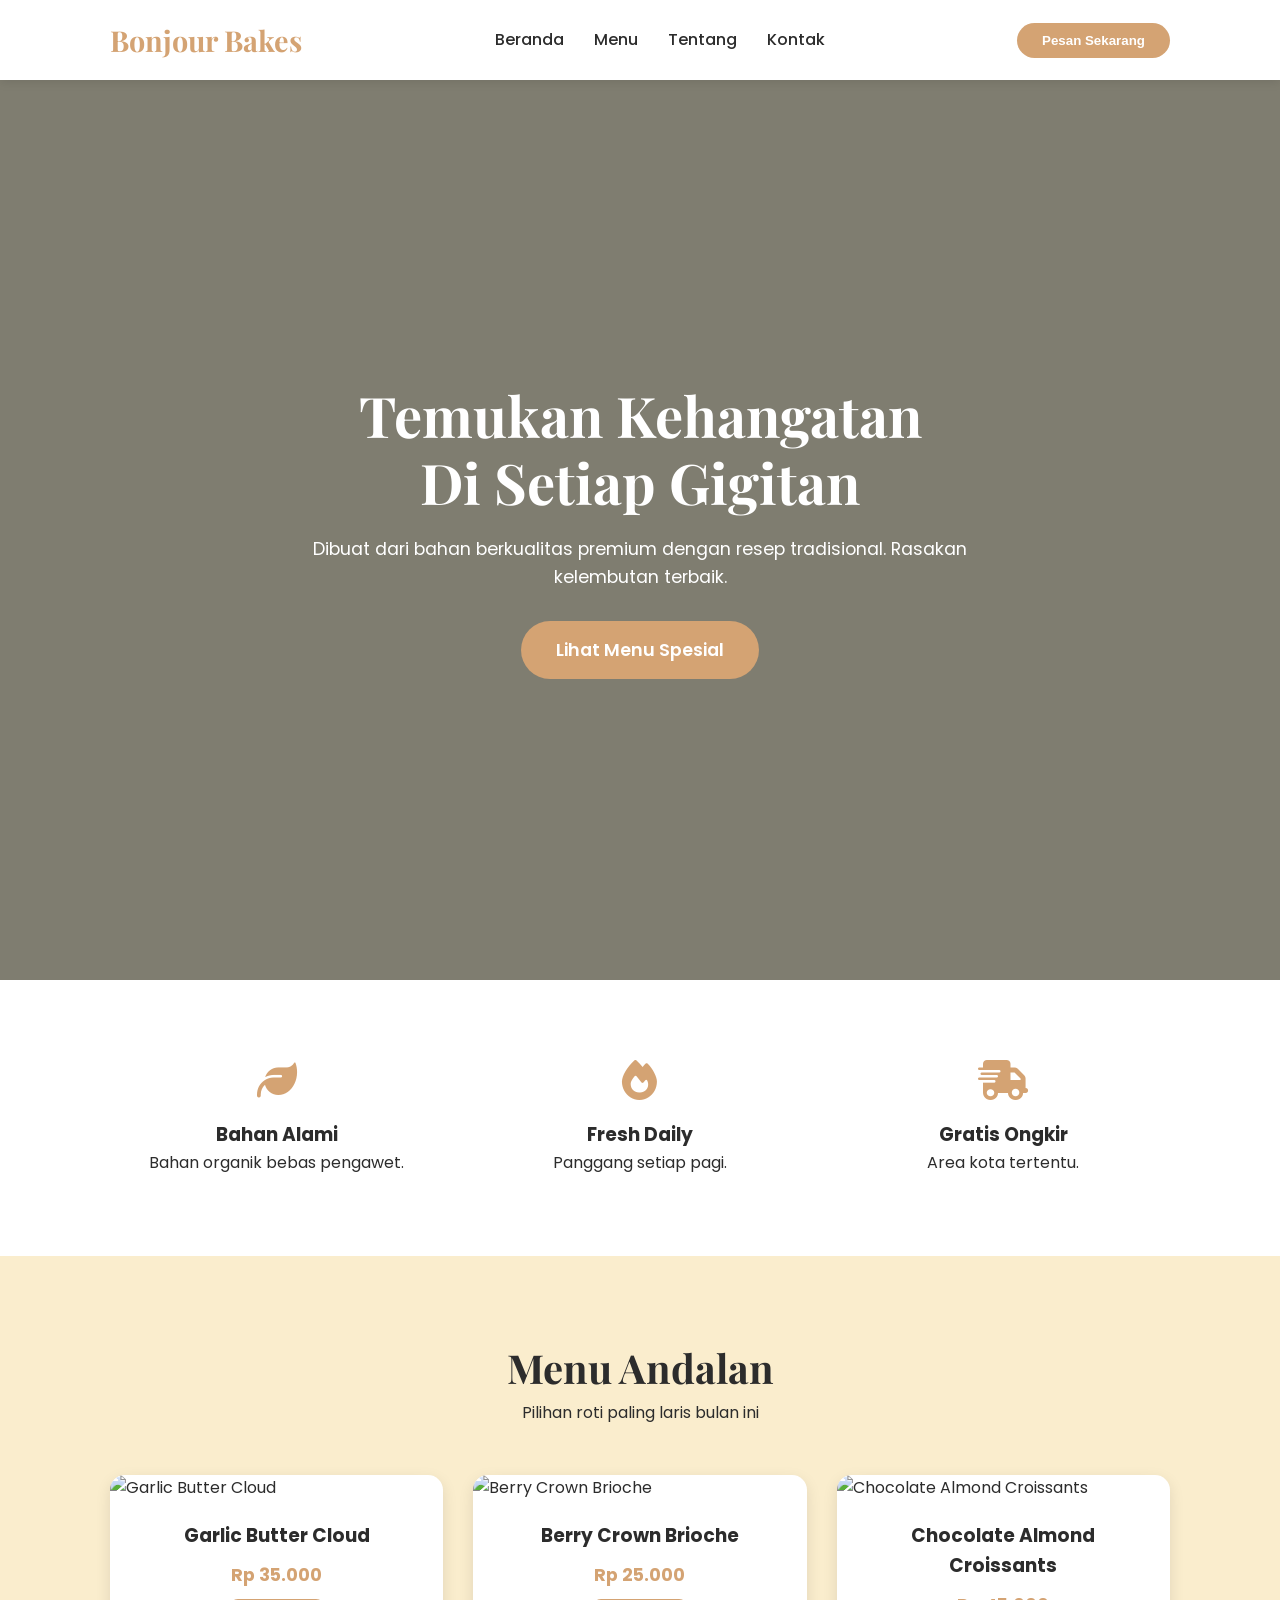
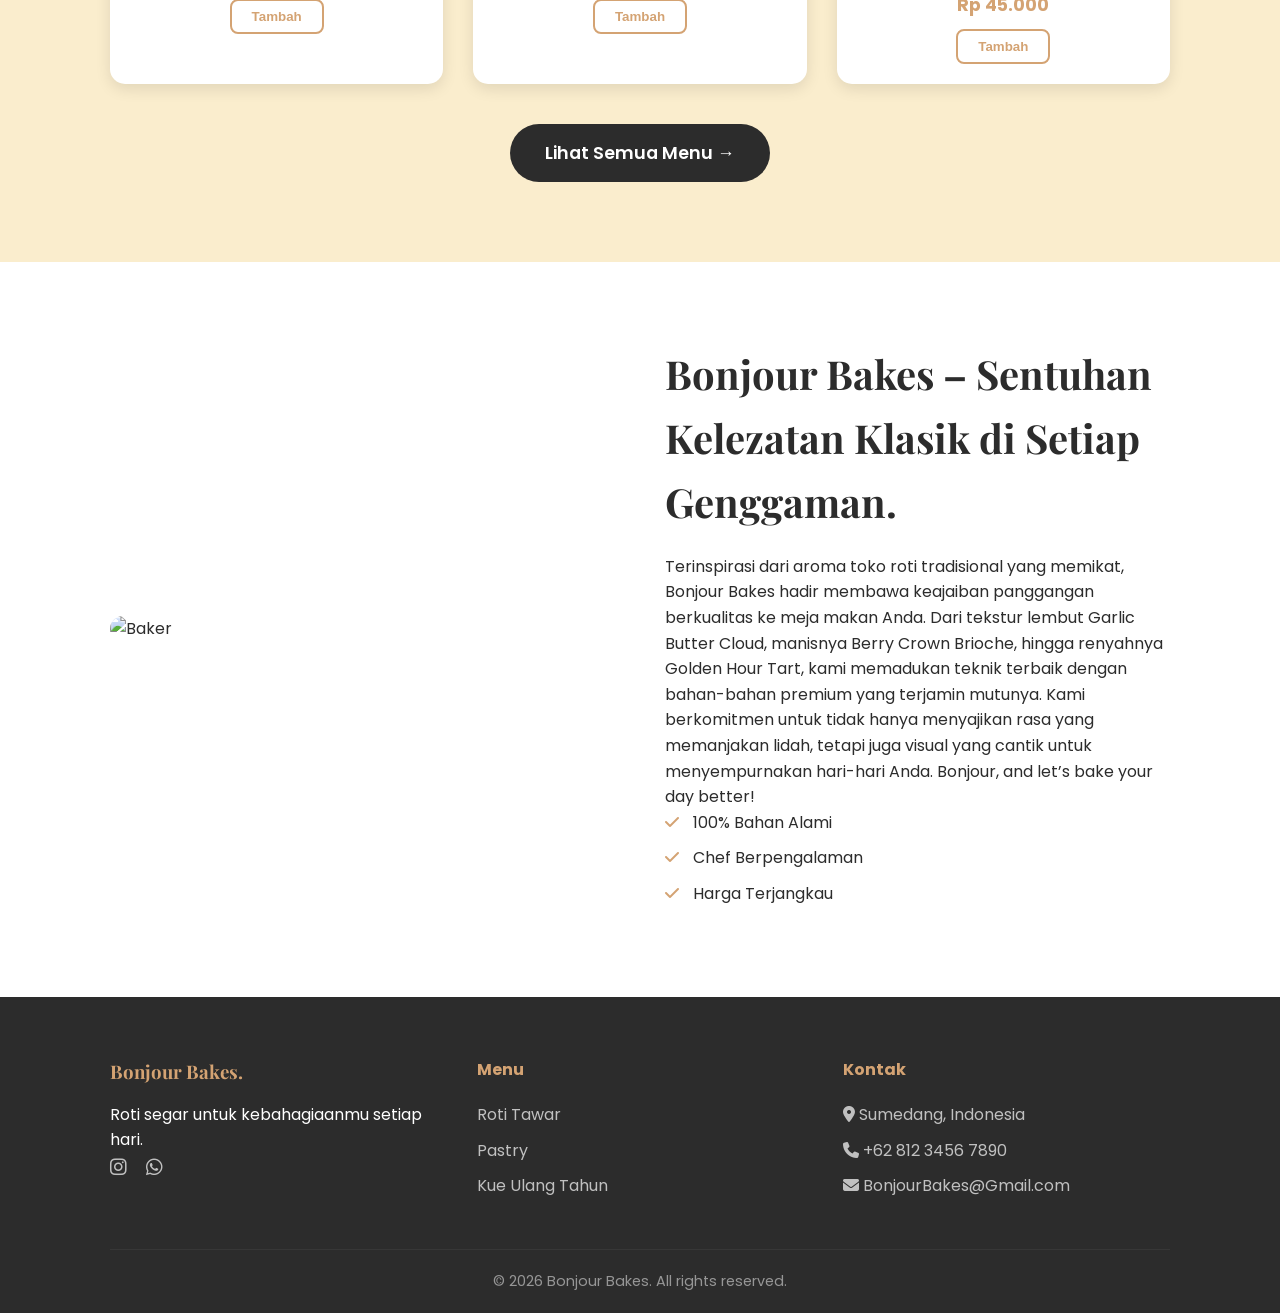
==== index.html @ 2578c5ae "Add files via upload" ====
<!DOCTYPE html>
<html lang="id">
<head>
    <meta charset="UTF-8">
    <meta name="viewport" content="width=device-width, initial-scale=1.0">
    <title>Bonjour Bakes - Tempat Pulang Untuk Rasa Manis</title>
    <link rel="stylesheet" href="https://cdnjs.cloudflare.com/ajax/libs/font-awesome/6.4.0/css/all.min.css">
    <link href="https://fonts.googleapis.com/css2?family=Poppins:wght@300;400;600;700&family=Playfair+Display:wght@400;700&display=swap" rel="stylesheet">
    <link rel="stylesheet" href="style.css">
</head>
<body>

    <!-- NAVIGASI -->
    <header id="header">
        <div class="container">
            <nav class="navbar">
                <div class="logo">
                    <a href="index.html">Bonjour Bakes<span></span></a>
                </div>
                <ul class="nav-menu">
                    <li><a href="#home" class="nav-link">Beranda</a></li>
                    <li><a href="#menu" class="nav-link">Menu</a></li>
                    <li><a href="#about" class="nav-link">Tentang</a></li>
                    <li><a href="#contact" class="nav-link">Kontak</a></li>
                </ul>
            
<div class="nav-right">
    <button onclick="processOrder()" class="btn-order" style="border:none; cursor:pointer;">Pesan Sekarang</button>
    <div class="hamburger">...</div>
</div>
            </nav>
        </div>
    </header>

    <!-- HERO SECTION -->
    <section class="hero" id="home">
        <div class="hero-content">
            <h1>Temukan Kehangatan<br>Di Setiap Gigitan</h1>
            <p>Dibuat dari bahan berkualitas premium dengan resep tradisional. Rasakan kelembutan terbaik.</p>
            <a href="#menu" class="btn-hero">Lihat Menu Spesial</a>
        </div>
    </section>

    <!-- FEATURES -->
    <section class="features">
        <div class="container">
            <div class="features-grid">
                <div class="feature-card">
                    <i class="fas fa-leaf"></i>
                    <h3>Bahan Alami</h3>
                    <p>Bahan organik bebas pengawet.</p>
                </div>
                <div class="feature-card">
                    <i class="fas fa-fire"></i>
                    <h3>Fresh Daily</h3>
                    <p>Panggang setiap pagi.</p>
                </div>
                <div class="feature-card">
                    <i class="fas fa-shipping-fast"></i>
                    <h3>Gratis Ongkir</h3>
                    <p>Area kota tertentu.</p>
                </div>
            </div>
        </div>
    </section>

    <!-- MENU ANDALAN (BEST SELLERS) -->
    <section class="menu-section">
        <div class="container">
            <div class="section-title">
                <h2>Menu Andalan</h2>
                <p>Pilihan roti paling laris bulan ini</p>
            </div>
            <div class="menu-grid">
                <!-- Item 1 -->
                <div class="menu-item">
                    <img src="assets/Garlic Butter Cloud.jpg" alt="Garlic Butter Cloud">
                    <div class="menu-info">
                        <h3>Garlic Butter Cloud</h3>
                        <span class="price">Rp 35.000</span>
                        <button class="btn-add" onclick="addToCart('Garlic Butter Cloud', 35000)">Tambah</button>
                    </div>
                </div>
                <!-- Item 2 -->
                <div class="menu-item">
                    <img src="assets/Berry Crown Brioche.jpg" alt="Berry Crown Brioche">
                    <div class="menu-info">
                        <h3>Berry Crown Brioche</h3>
                        <span class="price">Rp 25.000</span>
                        <button class="btn-add" onclick="addToCart('Berry Crown Brioche', 25000)">Tambah</button>
                    </div>
                </div>
                <!-- Item 3 -->
                <div class="menu-item">
                    <img src="assets/Chocolate Almond Croissants.jpg" alt="Chocolate Almond Croissants">
                    <div class="menu-info">
                        <h3>Chocolate Almond Croissants</h3>
                        <span class="price">Rp 45.000</span>
                        <button class="btn-add" onclick="addToCart('Chocolate Almond Croissants', 45000)">Tambah</button>
                    </div>
                </div>
            </div>
            <div style="text-align: center; margin-top: 40px;">
                <a href="menu.html" class="btn-hero" style="background: var(--dark);">Lihat Semua Menu &rarr;</a>
            </div>
        </div>
    </section>

    <!-- ABOUT -->
    <section class="about" id="about">
        <div class="container">
            <div class="about-grid">
                <div class="about-img">
                    <img src="assets/The Baker's Embrace - AI Generated.jpg" alt="Baker">
                </div>
                <div class="about-content">
                    <h2>Bonjour Bakes – Sentuhan Kelezatan Klasik di Setiap Genggaman.</h2>
                    <p>Terinspirasi dari aroma toko roti tradisional yang memikat,
                         Bonjour Bakes hadir membawa keajaiban panggangan berkualitas ke meja makan Anda.
                          Dari tekstur lembut Garlic Butter Cloud, manisnya Berry Crown Brioche, hingga renyahnya Golden Hour Tart, 
                          kami memadukan teknik terbaik dengan bahan-bahan premium yang terjamin mutunya. Kami berkomitmen untuk tidak hanya menyajikan rasa yang memanjakan lidah, tetapi juga visual yang cantik untuk menyempurnakan hari-hari Anda. Bonjour, and let’s bake your day better!</p>
                    <ul>
                        <li><i class="fas fa-check"></i> 100% Bahan Alami</li>
                        <li><i class="fas fa-check"></i> Chef Berpengalaman</li>
                        <li><i class="fas fa-check"></i> Harga Terjangkau</li>
                    </ul>
                </div>
            </div>
        </div>
    </section>

    <!-- FOOTER -->
    <footer id="contact">
        <div class="container">
            <div class="footer-grid">
                <div class="footer-col">
                    <h3>Bonjour Bakes.</h3>
                    <p>Roti segar untuk kebahagiaanmu setiap hari.</p>
                    <div class="social-links">
                        <a href="https://www.instagram.com/bonjourbakes.journal?igsh=bWpzNGphaXZuY3d6"><i class="fab fa-instagram"></i></a>
                        <a href="https://wa.me/qr/K4376BWZHBKWC1"><i class="fab fa-whatsapp"></i></a>
                    </div>
                </div>
                <div class="footer-col">
                    <h4>Menu</h4>
                    <ul>
                        <li><a href="#menu">Roti Tawar</a></li>
                        <li><a href="#menu">Pastry</a></li>
                        <li><a href="#menu">Kue Ulang Tahun</a></li>
                    </ul>
                </div>
                <div class="footer-col">
                    <h4>Kontak</h4>
                    <ul>
                        <li><i class="fas fa-map-marker-alt"></i> Sumedang, Indonesia</li>
                        <li><i class="fas fa-phone"></i> +62 812 3456 7890</li>
                        <li><i class="fas fa-envelope"></i> BonjourBakes@Gmail.com</li>
                    </ul>
                </div>
            </div>
            <div class="copyright">
                <p>&copy; 2026 Bonjour Bakes. All rights reserved.</p>
            </div>
        </div>
    </footer>

    <script src="js/script.js"></script>
</body>
</html>
---- style.css ----
/* === VARIABLES === */
:root {
    --primary: #d4a373;
    --primary-dark: #bc8a5e;
    --secondary: #faedcd;
    --dark: #2c2c2c;
    --light: #fefae0;
    --white: #ffffff;
    --gray: #666;
}

/* === RESET === */
* {
    margin: 0;
    padding: 0;
    box-sizing: border-box;
}

html { scroll-behavior: smooth; }

body {
    font-family: 'Poppins', sans-serif;
    color: var(--dark);
    background: var(--light);
    line-height: 1.6;
}

a { text-decoration: none; color: inherit; }
ul { list-style: none; }
img { max-width: 100%; }

.container {
    max-width: 1100px;
    margin: 0 auto;
    padding: 0 20px;
}

/* === HEADER === */
header {
    background: var(--white);
    box-shadow: 0 2px 10px rgba(0,0,0,0.1);
    position: fixed;
    width: 100%;
    top: 0;
    z-index: 1000;
}

.navbar {
    display: flex;
    justify-content: space-between;
    align-items: center;
    height: 80px;
}

.logo a {
    font-family: 'Playfair Display', serif;
    font-size: 1.8rem;
    font-weight: 700;
    color: var(--primary);
}

.logo span { color: var(--dark); }

.nav-menu {
    display: flex;
    gap: 30px;
    align-items: center;
}

.nav-link {
    font-weight: 500;
    transition: all 0.3s;
}

.nav-link:hover { color: var(--primary); }

.btn-order {
    background: var(--primary);
    color: var(--white);
    padding: 10px 25px;
    border-radius: 30px;
    font-weight: 600;
    transition: all 0.3s;
}

.btn-order:hover {
    background: var(--primary-dark);
    transform: translateY(-2px);
}

.hamburger {
    display: none;
    cursor: pointer;
}

.bar {
    display: block;
    width: 25px;
    height: 3px;
    margin: 5px auto;
    background: var(--dark);
}

/* === HERO === */
.hero {
    height: 100vh;
    background: linear-gradient(rgba(0,0,0,0.5), rgba(0,0,0,0.5)),
                url('assets/house.png');
    background-size: cover;
    background-position: center;
    display: flex;
    align-items: center;
    justify-content: center;
    text-align: center;
    margin-top: 80px;
}

.hero-content {
    color: var(--white);
    max-width: 700px;
    padding: 20px;
}

.hero h1 {
    font-family: 'Playfair Display', serif;
    font-size: 3.5rem;
    margin-bottom: 20px;
    line-height: 1.2;
}

.hero p {
    font-size: 1.1rem;
    margin-bottom: 30px;
}

.btn-hero {
    display: inline-block;
    background: var(--primary);
    color: var(--white);
    padding: 15px 35px;
    border-radius: 30px;
    font-size: 1.1rem;
    font-weight: 600;
    transition: all 0.3s;
}

.btn-hero:hover {
    background: var(--secondary);
    color: var(--dark);
}

/* === FEATURES === */
.features {
    padding: 80px 0;
    background: var(--white);
}

.features-grid {
    display: grid;
    grid-template-columns: repeat(auto-fit, minmax(250px, 1fr));
    gap: 30px;
    text-align: center;
}

.feature-card i {
    font-size: 2.5rem;
    color: var(--primary);
    margin-bottom: 20px;
}

/* === MENU === */
.menu-section {
    padding: 80px 0;
    background: var(--secondary);
}

.section-title {
    text-align: center;
    margin-bottom: 50px;
}

.section-title h2 {
    font-family: 'Playfair Display', serif;
    font-size: 2.5rem;
}

.menu-grid {
    display: grid;
    grid-template-columns: repeat(auto-fit, minmax(250px, 1fr));
    gap: 30px;
}

.menu-item {
    background: var(--white);
    border-radius: 15px;
    overflow: hidden;
    box-shadow: 0 5px 15px rgba(0,0,0,0.1);
    transition: all 0.3s;
}

.menu-item:hover {
    transform: translateY(-10px);
}

.menu-item img {
    width: 100%;
    height: 200px;
    object-fit: cover;
}
    .menu-info {
    padding: 20px;
    text-align: center !important;
    display: flex !important;
    flex-direction: column !important;
    align-items: center !important;
    }


.menu-info .price {
    color: var(--primary);
    font-weight: 700;
    font-size: 1.1rem;
    display: block;
    margin: 10px 0;
}

.btn-add {
    background: transparent;
    border: 2px solid var(--primary);
    color: var(--primary);
    padding: 8px 20px;
    border-radius: 8px;
    cursor: pointer;
    font-weight: 600;
    transition: all 0.3s;
}

.btn-add:hover {
    background: var(--primary);
    color: var(--white);
}

/* === ABOUT === */
.about {
    padding: 80px 0;
    background: var(--white);
}

.about-grid {
    display: grid;
    grid-template-columns: 1fr 1fr;
    gap: 50px;
    align-items: center;
}

.about-img img {
    border-radius: 15px;
}

.about-content h2 {
    font-family: 'Playfair Display', serif;
    font-size: 2.5rem;
    margin-bottom: 20px;
}

.about-content ul li {
    margin-bottom: 10px;
}

.about-content ul li i {
    color: var(--primary);
    margin-right: 10px;
}

/* === FOOTER === */
footer {
    background: var(--dark);
    color: var(--white);
    padding: 60px 0 20px;
}

.footer-grid {
    display: grid;
    grid-template-columns: repeat(auto-fit, minmax(200px, 1fr));
    gap: 40px;
    margin-bottom: 40px;
}

.footer-col h3 {
    font-family: 'Playfair Display', serif;
    color: var(--primary);
    margin-bottom: 15px;
}

.footer-col h4 {
    margin-bottom: 20px;
    color: var(--primary);
}

.footer-col ul li {
    margin-bottom: 10px;
    opacity: 0.7;
}

.footer-col ul li:hover { opacity: 1; }

.social-links a {
    font-size: 1.2rem;
    margin-right: 15px;
    opacity: 0.7;
}

.social-links a:hover { opacity: 1; color: var(--primary); }

.copyright {
    text-align: center;  /* <-- Bagian yang error sebelumnya */
    border-top: 1px solid rgba(255,255,255,0.1);
    padding-top: 20px;
    font-size: 0.9rem;
    opacity: 0.5;
}

/* === RESPONSIVE === */
@media (max-width: 768px) {
    .hero h1 { font-size: 2.5rem; }
    
    .hamburger { display: block; }
    
    .nav-menu {
        position: fixed;
        left: -100%;
        top: 80px;
        gap: 0;
        flex-direction: column;
        background: var(--white);
        width: 100%;
        height: calc(100vh - 80px);
        transition: 0.3s;
    }
    
    .nav-menu.active { left: 0; }
    
    .about-grid { grid-template-columns: 1fr; }
}
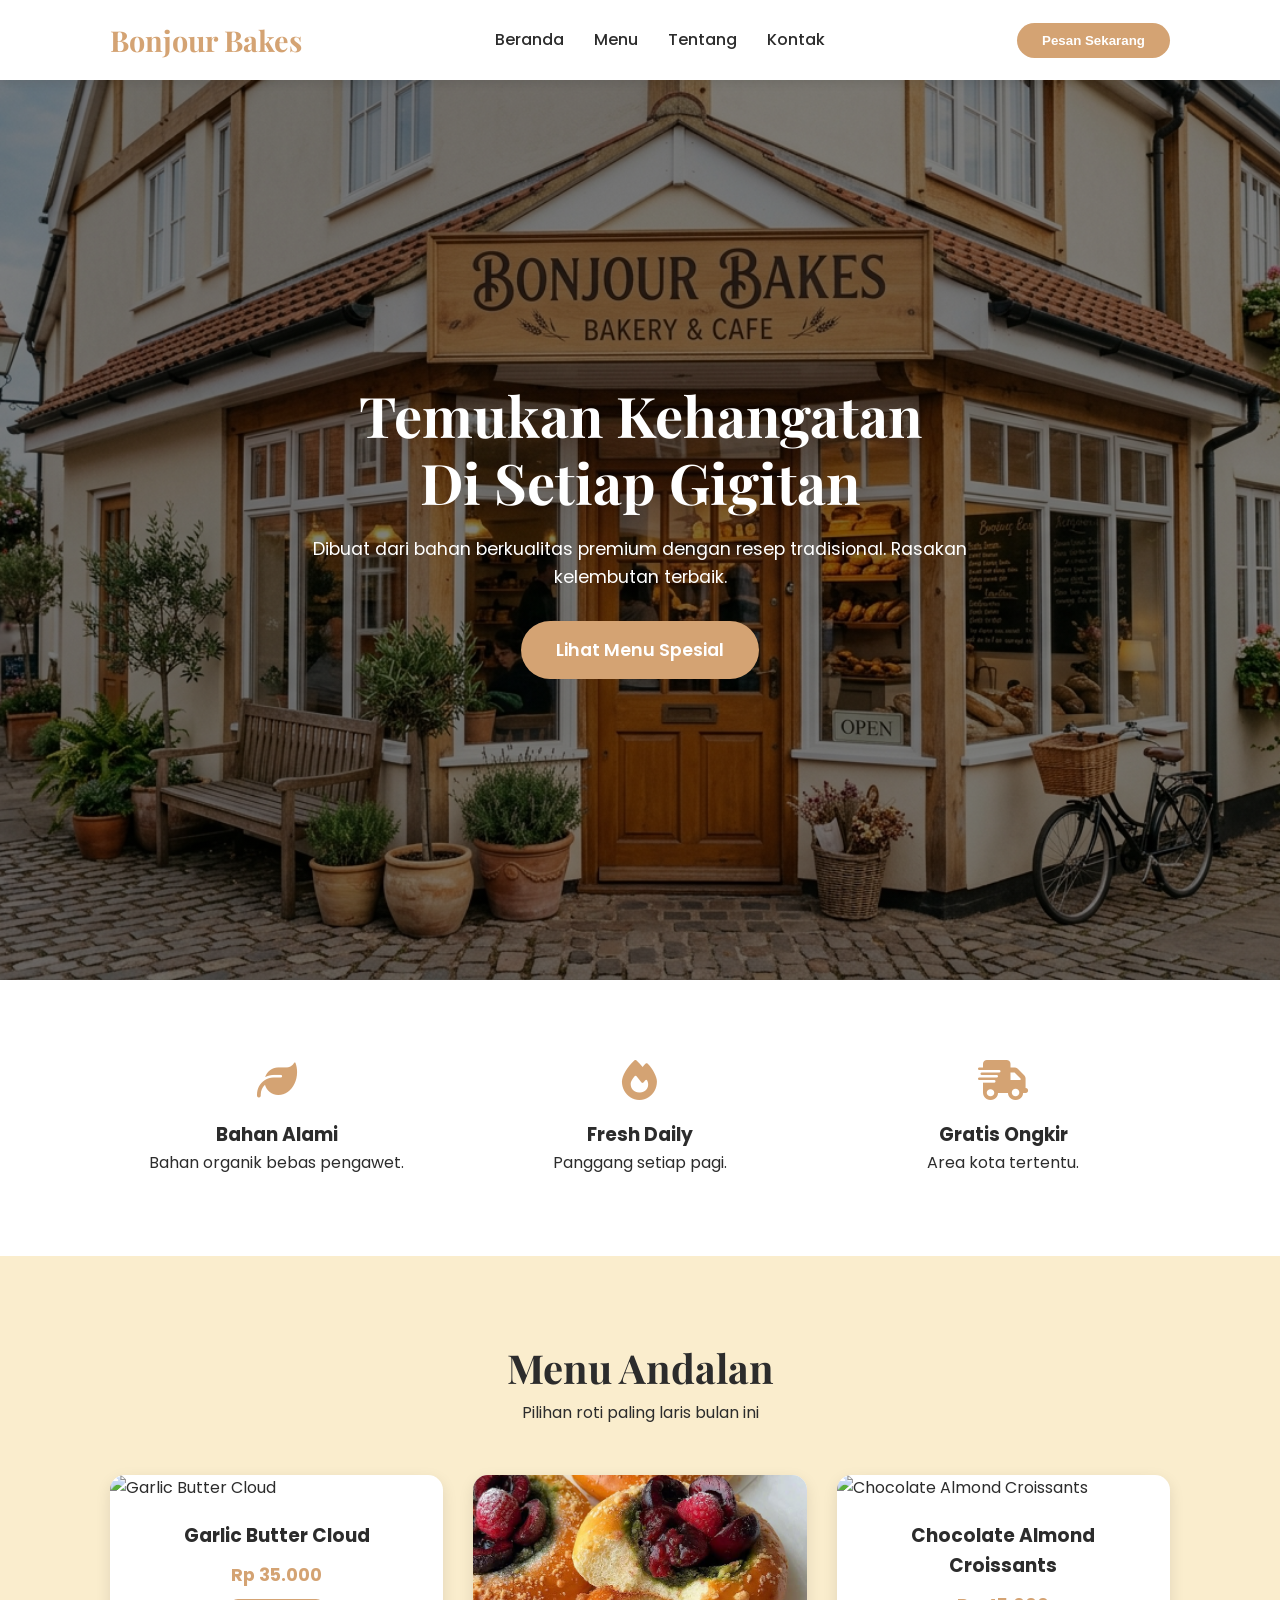
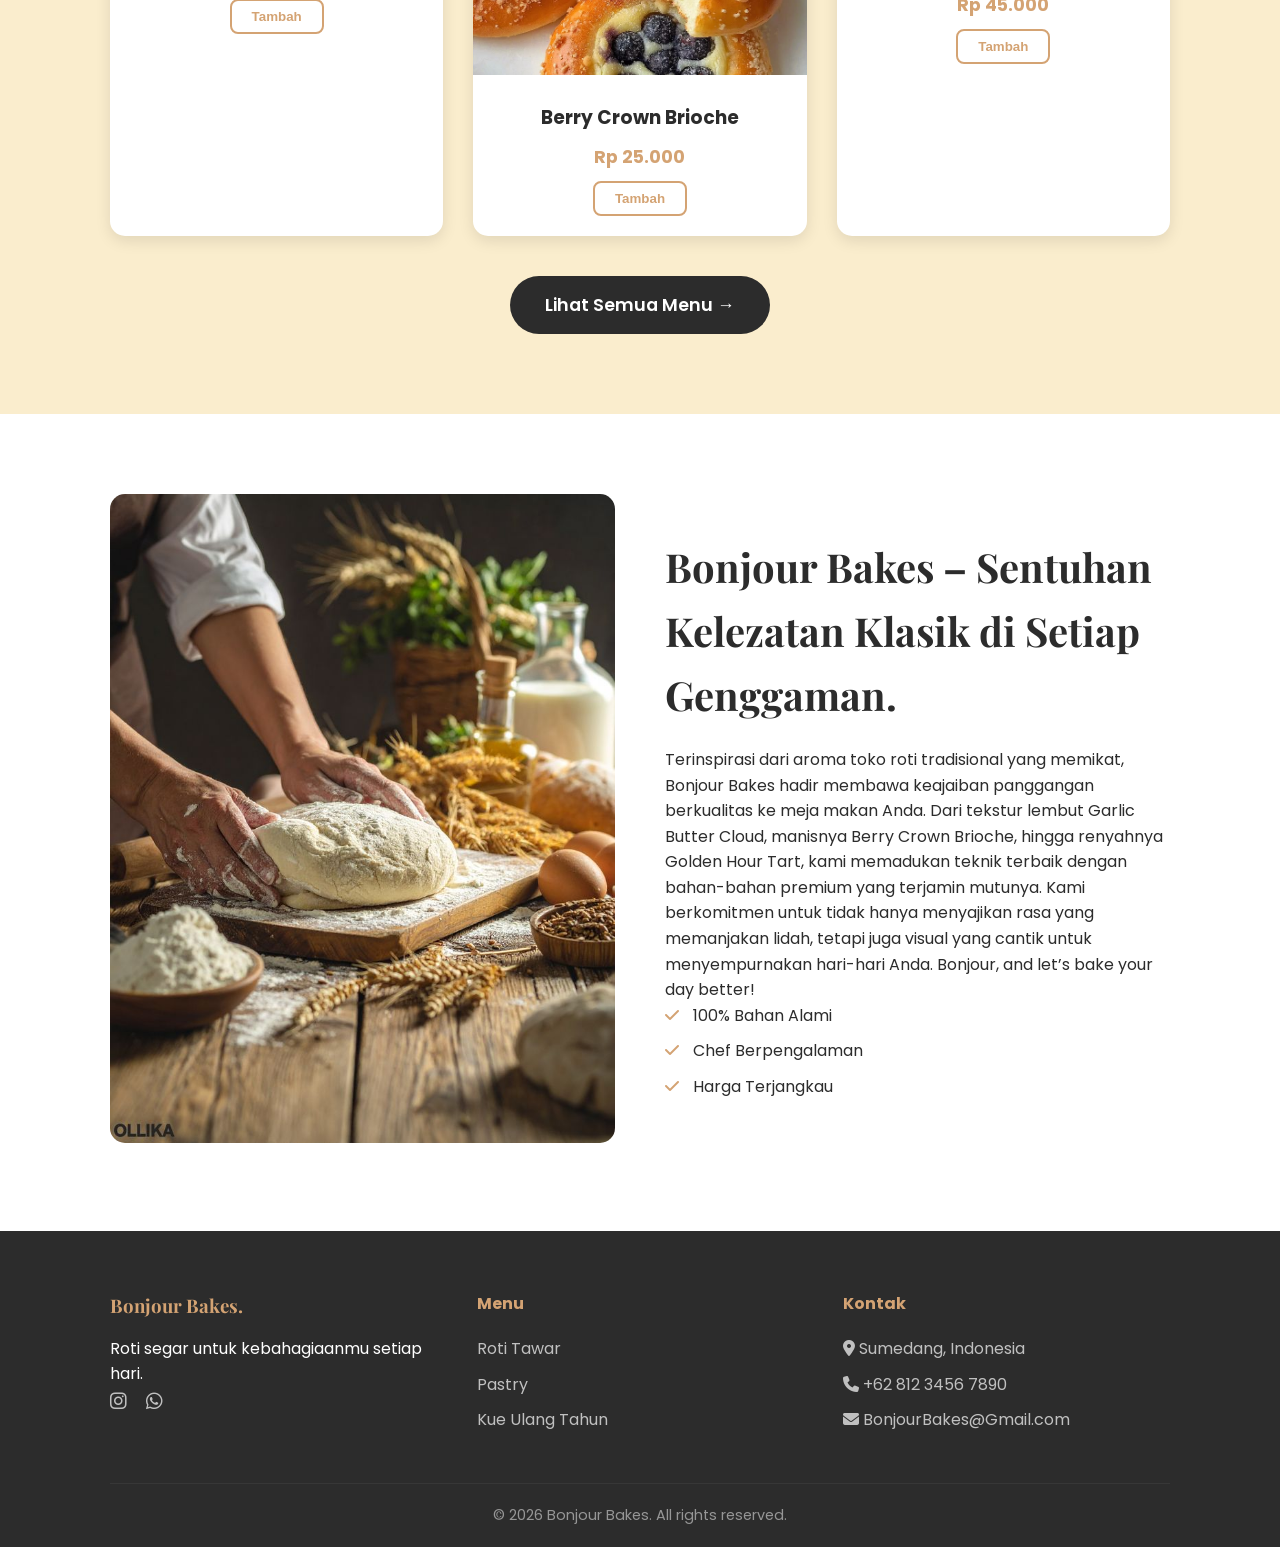
==== commit fe3316a5: "Add files via upload" ====
--- a/index.html
+++ b/index.html
@@ -74,7 +74,7 @@
             <div class="menu-grid">
                 <!-- Item 1 -->
                 <div class="menu-item">
-                    <img src="assets/Garlic Butter Cloud.jpg" alt="Garlic Butter Cloud">
+                    <img src="assets/Garlic-Butter-Cloud.png" alt="Garlic Butter Cloud">
                     <div class="menu-info">
                         <h3>Garlic Butter Cloud</h3>
                         <span class="price">Rp 35.000</span>
@@ -83,7 +83,7 @@
                 </div>
                 <!-- Item 2 -->
                 <div class="menu-item">
-                    <img src="assets/Berry Crown Brioche.jpg" alt="Berry Crown Brioche">
+                    <img src="assets/Berry-Crown-Brioche.jpg" alt="Berry Crown Brioche">
                     <div class="menu-info">
                         <h3>Berry Crown Brioche</h3>
                         <span class="price">Rp 25.000</span>
@@ -92,7 +92,7 @@
                 </div>
                 <!-- Item 3 -->
                 <div class="menu-item">
-                    <img src="assets/Chocolate Almond Croissants.jpg" alt="Chocolate Almond Croissants">
+                    <img src="assets/Chocolate-Almond-Croissants.png" alt="Chocolate Almond Croissants">
                     <div class="menu-info">
                         <h3>Chocolate Almond Croissants</h3>
                         <span class="price">Rp 45.000</span>
@@ -111,7 +111,7 @@
         <div class="container">
             <div class="about-grid">
                 <div class="about-img">
-                    <img src="assets/The Baker's Embrace - AI Generated.jpg" alt="Baker">
+                    <img src="assets/The-Bakers-Embrace.jpg" alt="Baker">
                 </div>
                 <div class="about-content">
                     <h2>Bonjour Bakes – Sentuhan Kelezatan Klasik di Setiap Genggaman.</h2>
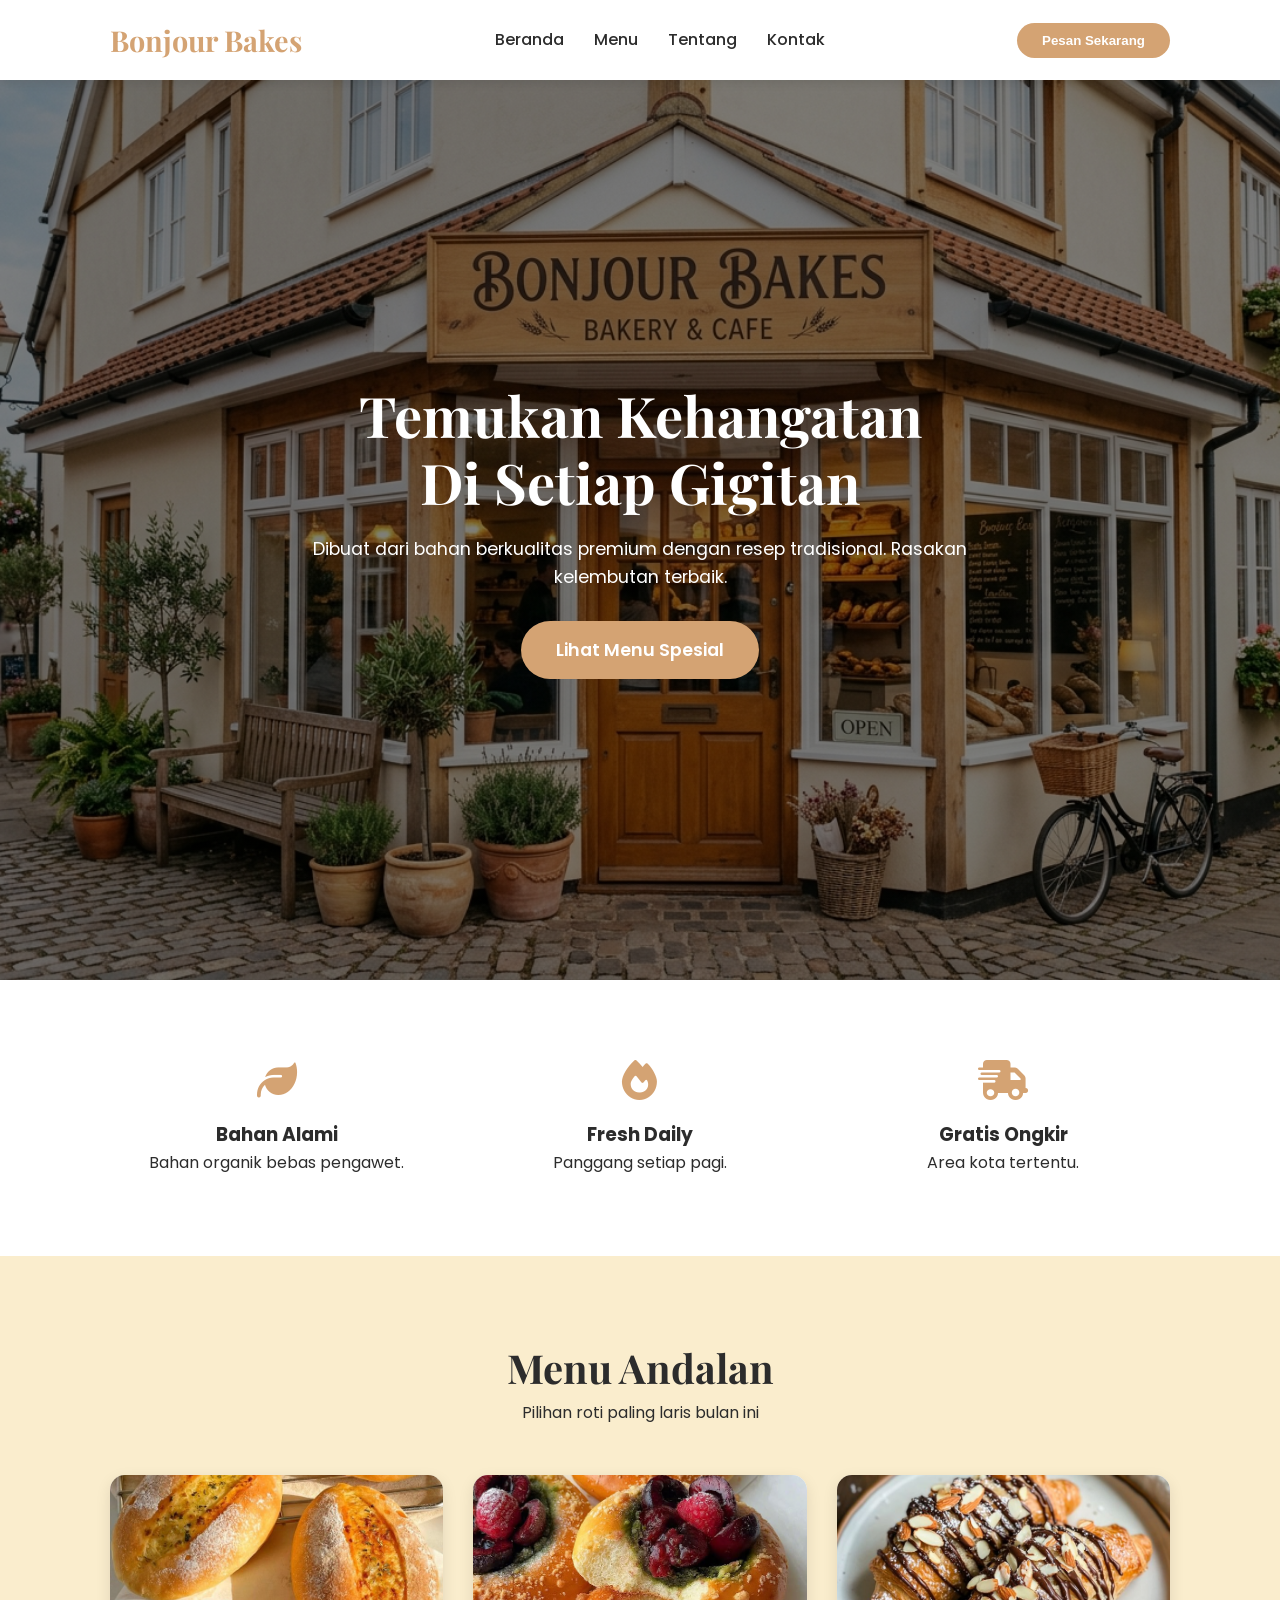
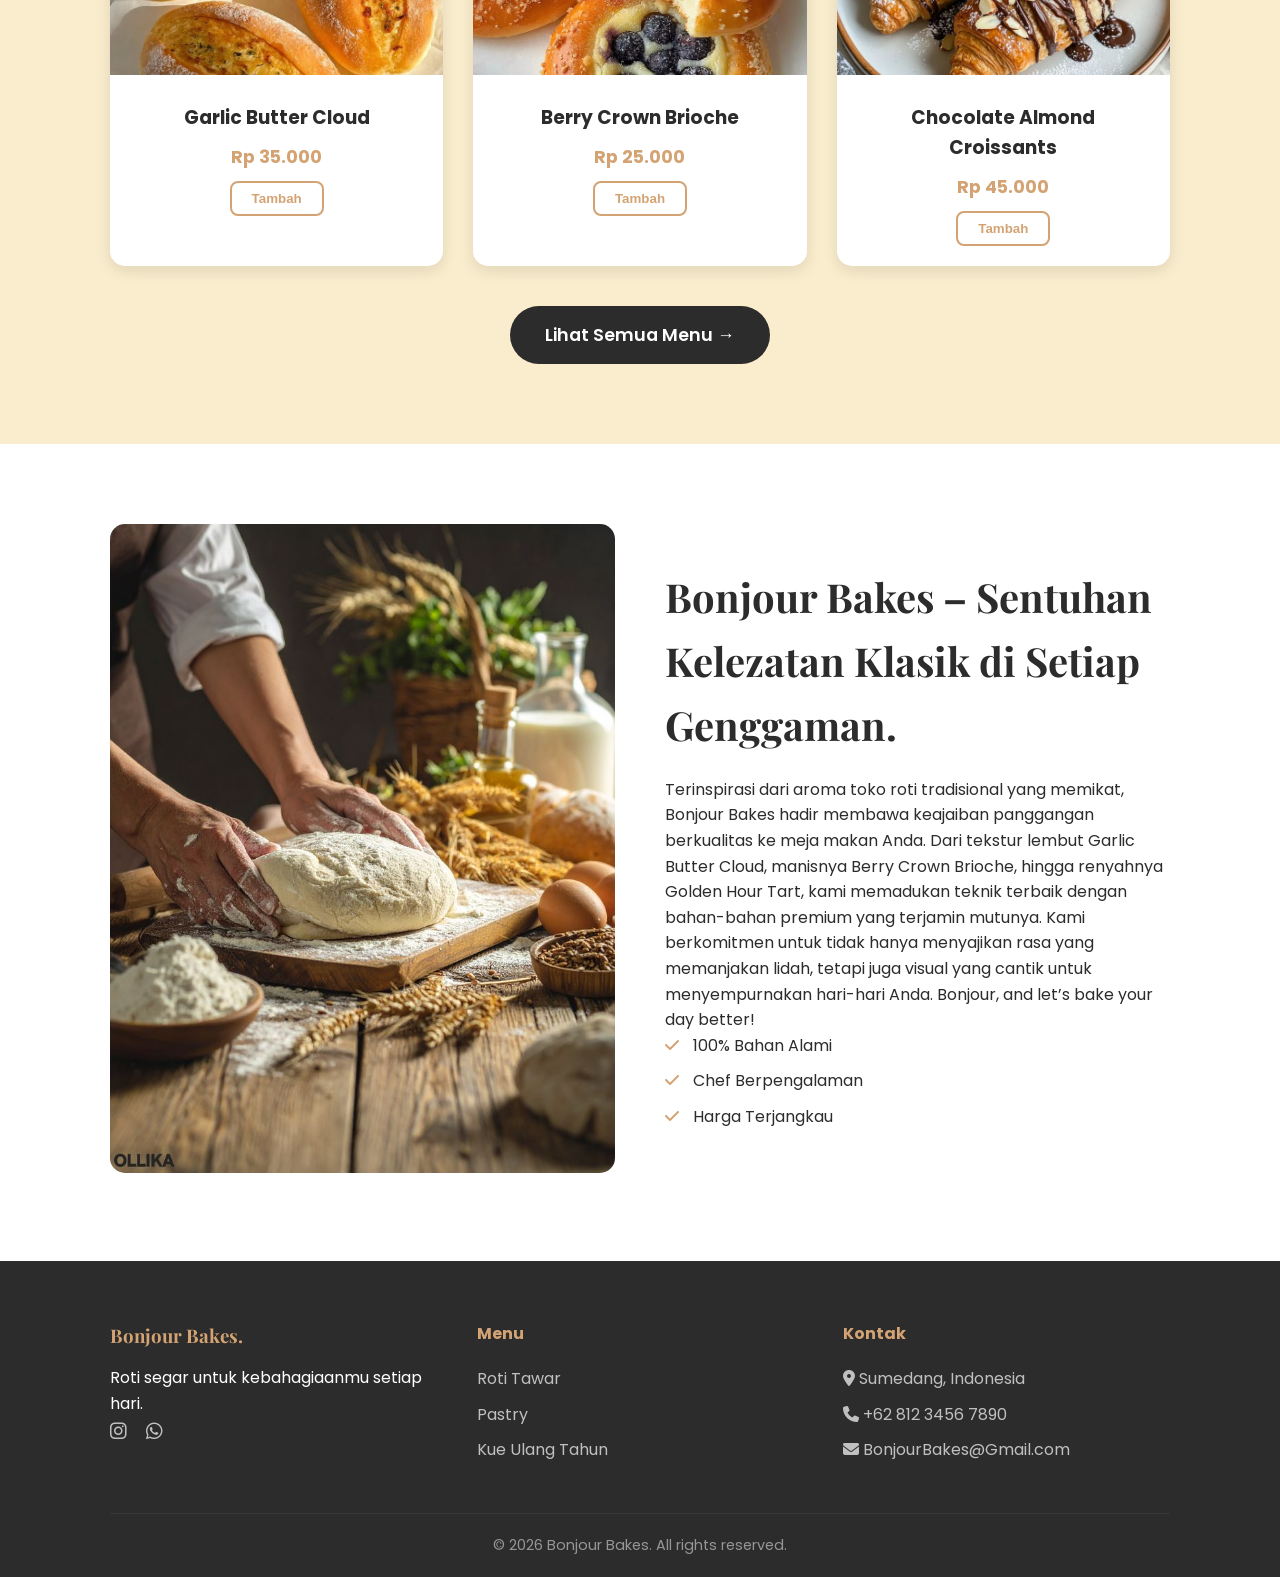
==== commit 48763ce6: "Add files via upload" ====
--- a/index.html
+++ b/index.html
@@ -74,7 +74,7 @@
             <div class="menu-grid">
                 <!-- Item 1 -->
                 <div class="menu-item">
-                    <img src="assets/Garlic-Butter-Cloud.png" alt="Garlic Butter Cloud">
+                    <img src="assets/Garlic-Butter-Cloud.jpg" alt="Garlic Butter Cloud">
                     <div class="menu-info">
                         <h3>Garlic Butter Cloud</h3>
                         <span class="price">Rp 35.000</span>
@@ -92,7 +92,7 @@
                 </div>
                 <!-- Item 3 -->
                 <div class="menu-item">
-                    <img src="assets/Chocolate-Almond-Croissants.png" alt="Chocolate Almond Croissants">
+                    <img src="assets/Chocolate-Almond-Croissants.jpg" alt="Chocolate Almond Croissants">
                     <div class="menu-info">
                         <h3>Chocolate Almond Croissants</h3>
                         <span class="price">Rp 45.000</span>
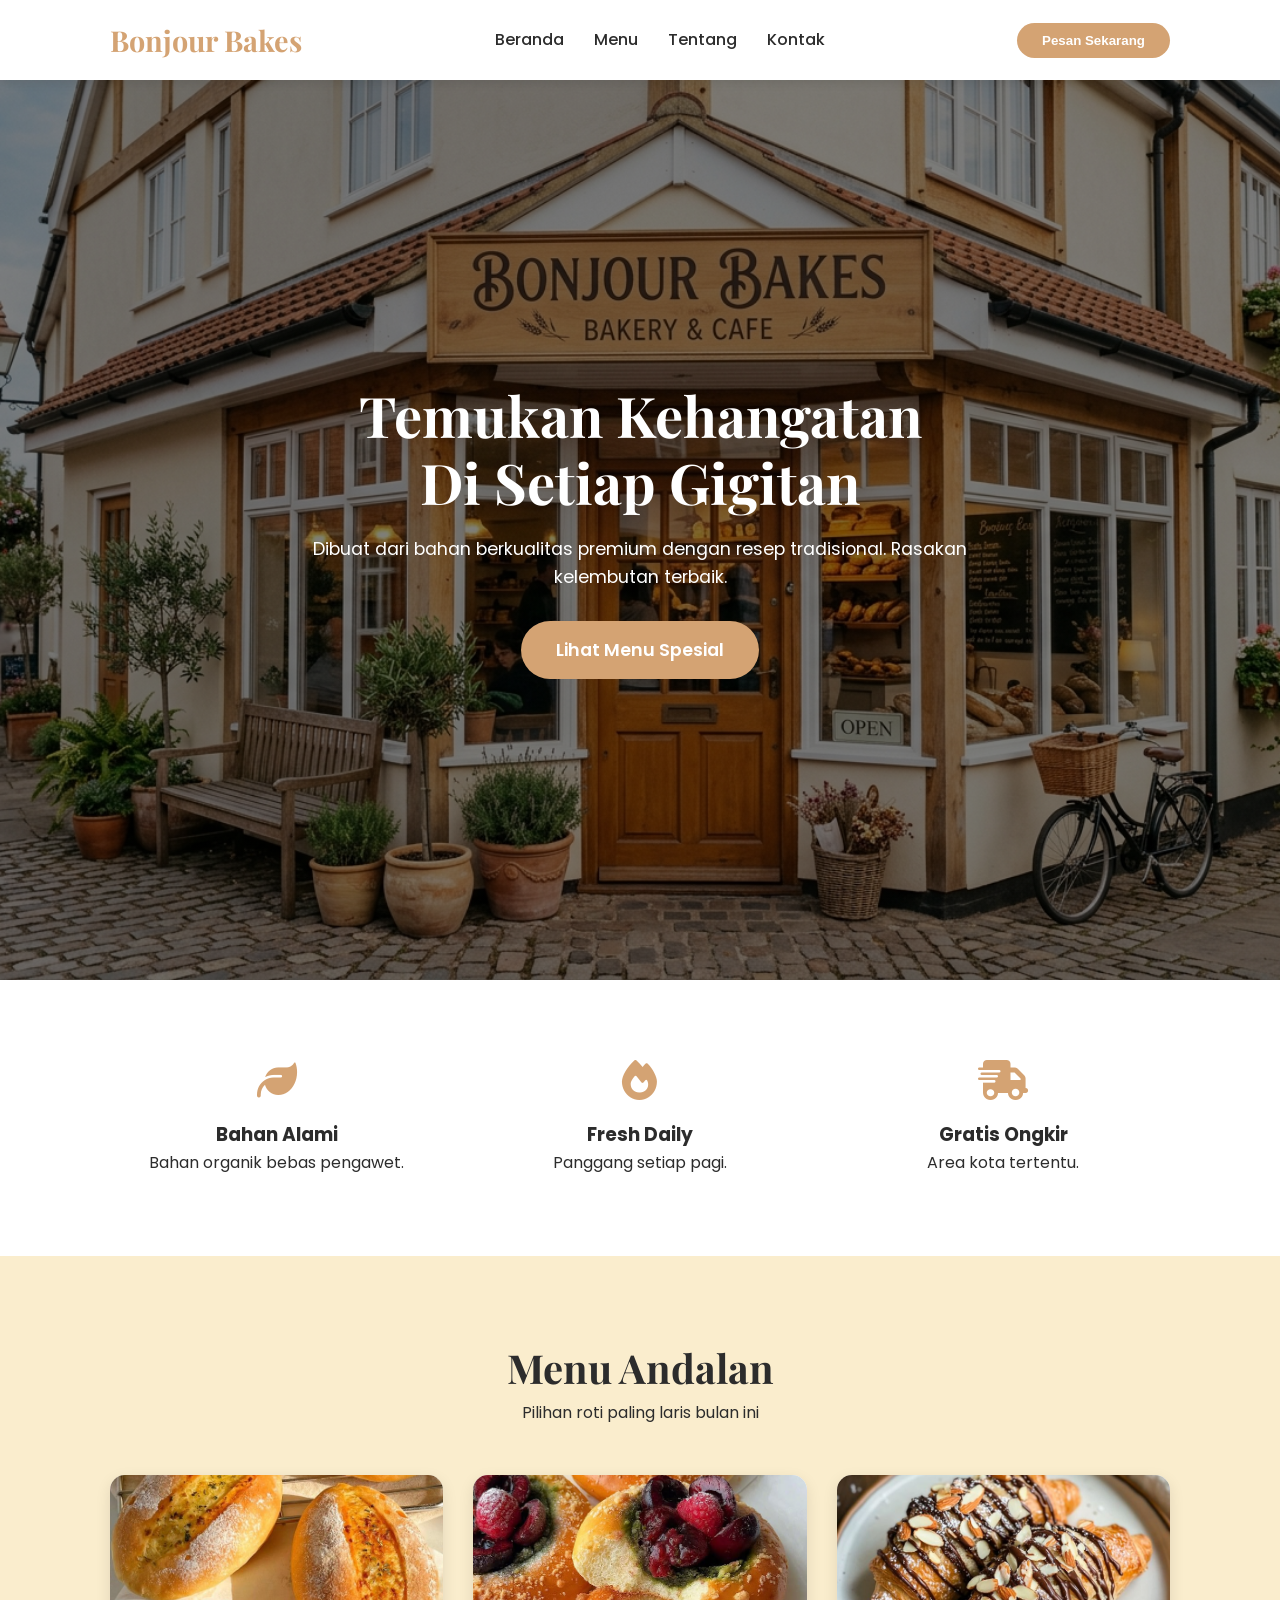
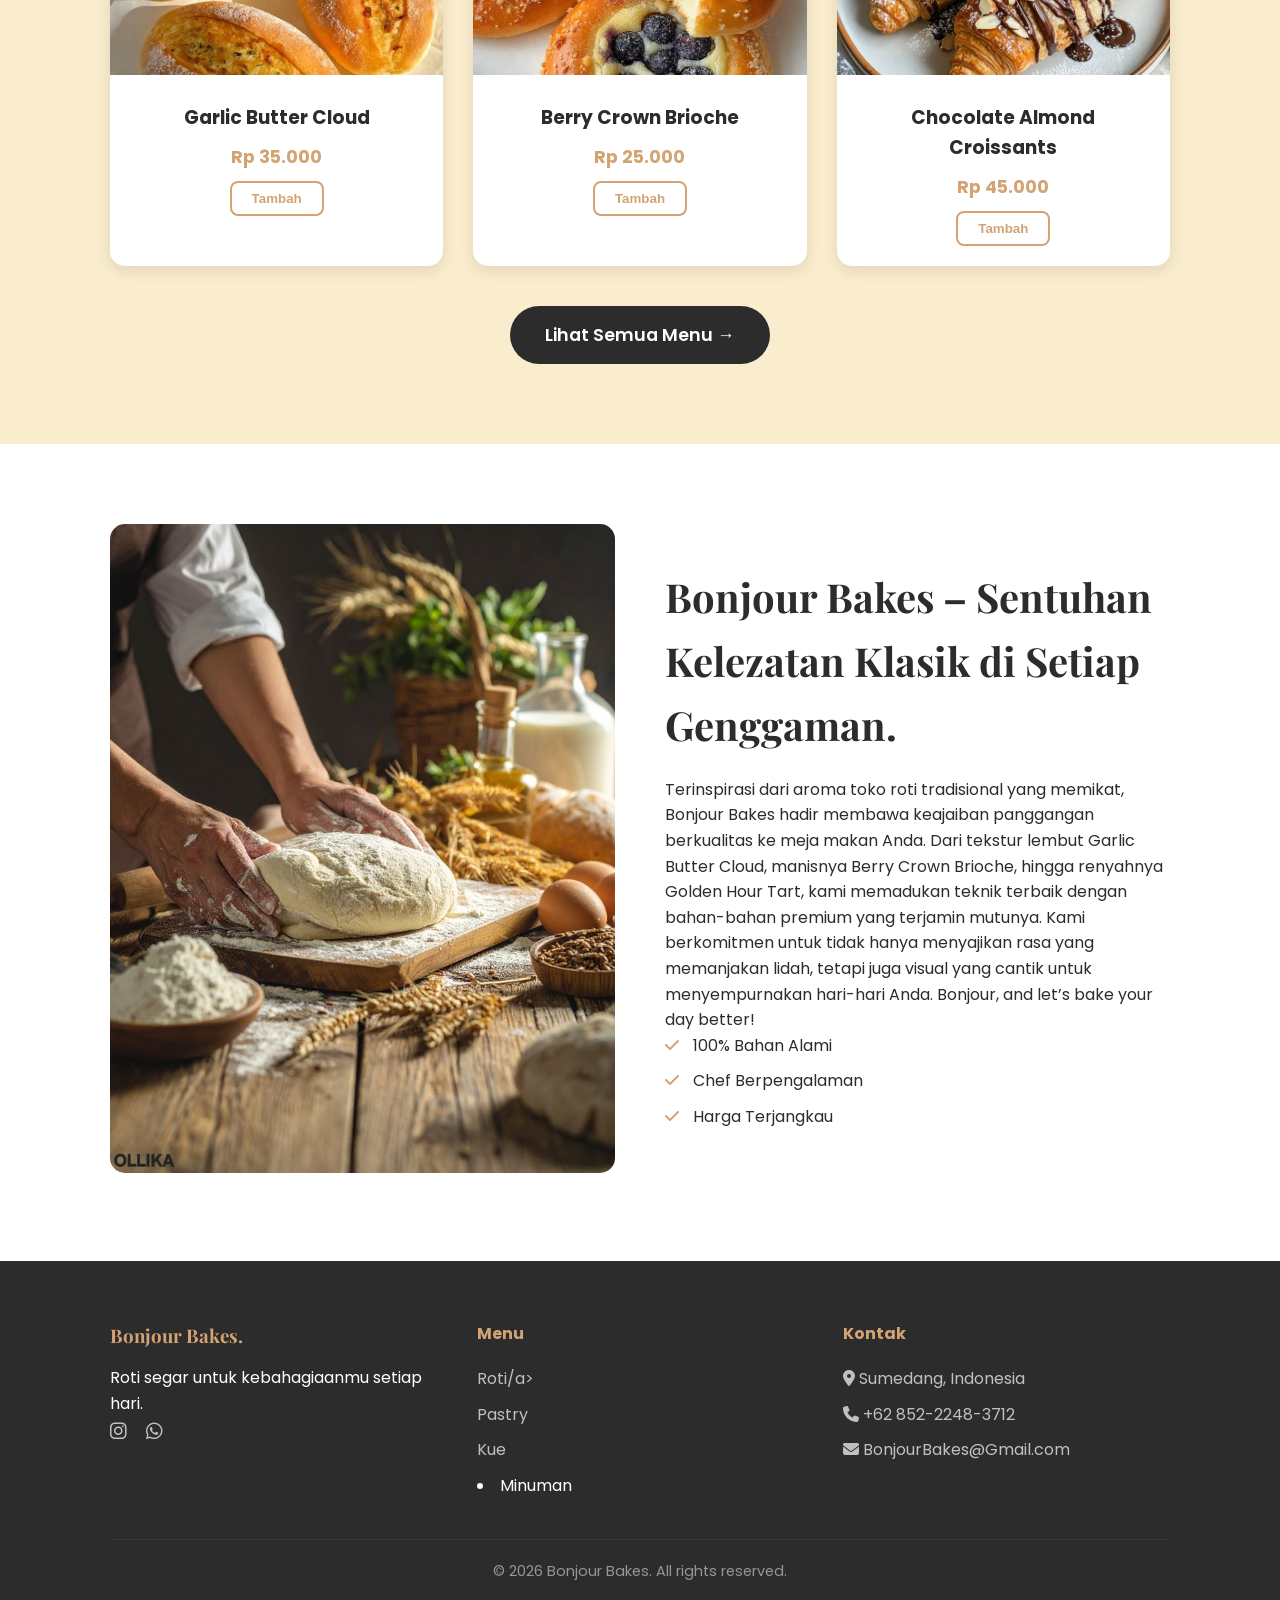
==== commit 31306792: "Add files via upload" ====
--- a/index.html
+++ b/index.html
@@ -32,7 +32,6 @@
         </div>
     </header>
 
-    <!-- HERO SECTION -->
     <section class="hero" id="home">
         <div class="hero-content">
             <h1>Temukan Kehangatan<br>Di Setiap Gigitan</h1>
@@ -41,7 +40,6 @@
         </div>
     </section>
 
-    <!-- FEATURES -->
     <section class="features">
         <div class="container">
             <div class="features-grid">
@@ -64,7 +62,6 @@
         </div>
     </section>
 
-    <!-- MENU ANDALAN (BEST SELLERS) -->
     <section class="menu-section">
         <div class="container">
             <div class="section-title">
@@ -106,7 +103,6 @@
         </div>
     </section>
 
-    <!-- ABOUT -->
     <section class="about" id="about">
         <div class="container">
             <div class="about-grid">
@@ -129,7 +125,6 @@
         </div>
     </section>
 
-    <!-- FOOTER -->
     <footer id="contact">
         <div class="container">
             <div class="footer-grid">
@@ -144,16 +139,16 @@
                 <div class="footer-col">
                     <h4>Menu</h4>
                     <ul>
-                        <li><a href="#menu">Roti Tawar</a></li>
+                        <li><a href="#menu">Roti/a></li>
                         <li><a href="#menu">Pastry</a></li>
-                        <li><a href="#menu">Kue Ulang Tahun</a></li>
-                    </ul>
+                        <li><a href="#menu">Kue</a></li>
+                        </ul><li><a href="#menu">Minuman</a></li>
                 </div>
                 <div class="footer-col">
                     <h4>Kontak</h4>
                     <ul>
                         <li><i class="fas fa-map-marker-alt"></i> Sumedang, Indonesia</li>
-                        <li><i class="fas fa-phone"></i> +62 812 3456 7890</li>
+                        <li><i class="fas fa-phone"></i> +62 852-2248-3712</li>
                         <li><i class="fas fa-envelope"></i> BonjourBakes@Gmail.com</li>
                     </ul>
                 </div>
